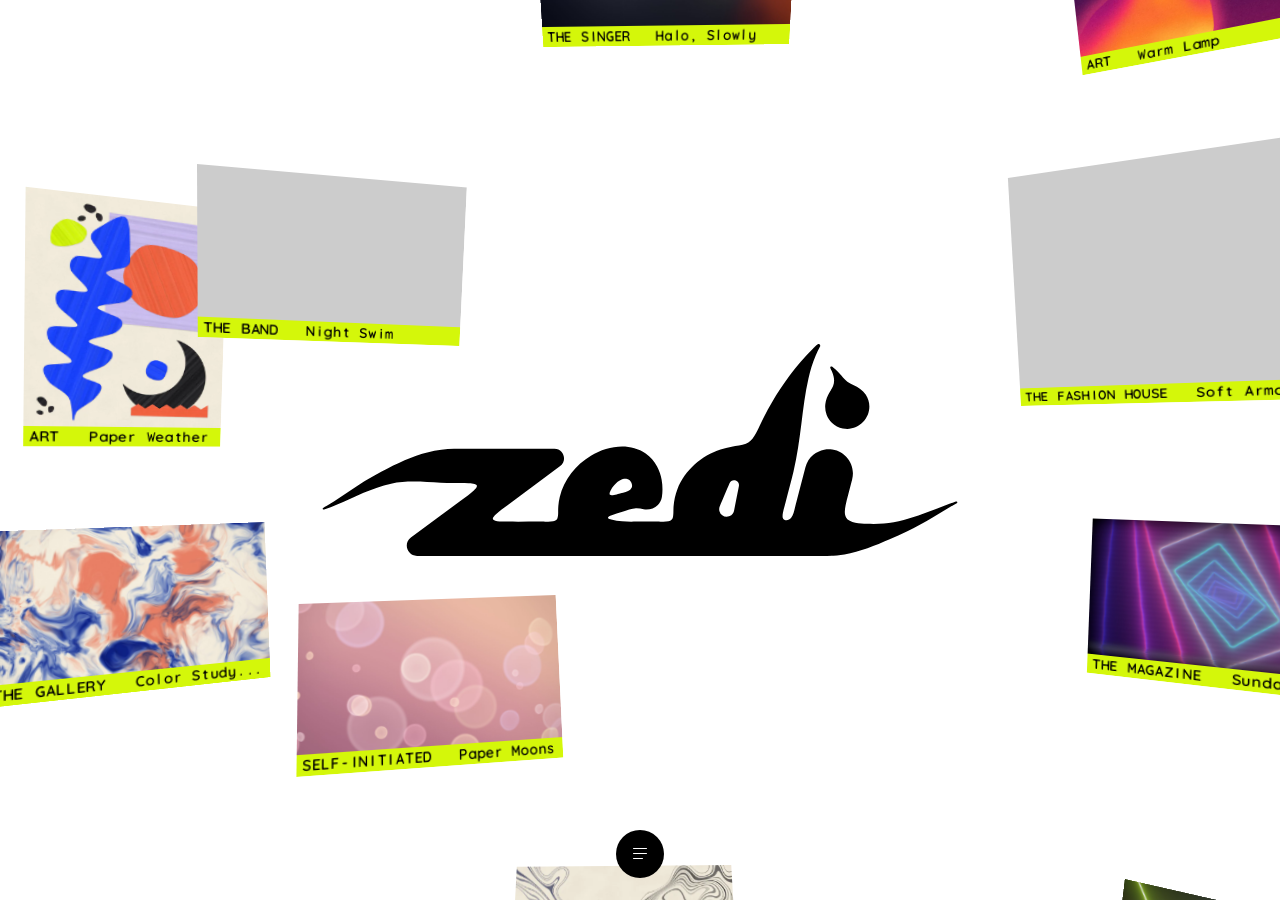
==== pr0oject/index.html @ f3fba90d "Add files via upload" ====
<!DOCTYPE html>
<html lang="en" class="no-js">
<head>
  <meta charset="utf-8">
  <meta name="viewport" content="width=device-width, initial-scale=1, viewport-fit=cover">
  <title>Zedi | Artist &amp; Videographer</title>
  <meta name="description" content="Zedi is an artist and videographer: music videos, short films, paintings and prints.">
  <meta name="theme-color" content="#ffffff">
  <meta property="og:site_name" content="Zedi">
  <meta property="og:type" content="website">
  <meta property="og:title" content="Zedi | Artist &amp; Videographer">
  <meta property="og:description" content="Zedi is an artist and videographer: music videos, short films, paintings and prints.">
  <meta property="og:image" content="assets/img/share.png">
  <meta name="twitter:card" content="summary_large_image">
  <link rel="icon" href="assets/img/favicon-32.png" sizes="32x32" type="image/png">
  <link rel="icon" href="assets/img/favicon.svg" type="image/svg+xml">
  <link rel="apple-touch-icon" href="assets/img/apple-touch-icon.png">
  <link rel="stylesheet" href="assets/css/site.css">
  <link rel="stylesheet" href="assets/css/home.css">
  <!-- content.js and boot.js load first on purpose: they set the day/night colours before anything is drawn -->
  <script src="assets/js/content.js"></script>
  <script src="assets/js/boot.js"></script>
</head>
<body data-page="home">
  <a class="z-skip" href="#main">Skip to content</a>

  <main id="main" class="home-page">
    <h1 class="z-sr">Zedi, artist and videographer</h1>
    <div class="home-sphere" id="home-sphere"></div>
    <div class="home-logo" id="home-logo" aria-hidden="true"></div>
  </main>

  <noscript>
    <div class="z-noscript">
      <p>Zedi, artist and videographer. This site needs JavaScript to show the work.</p>
      <p><a href="index.html">Home</a><a href="work.html">Work</a><a href="art.html">Art</a><a href="about.html">About</a><a href="contact.html">Contact</a></p>
    </div>
  </noscript>

  <script src="assets/js/logo.js" defer></script>
  <script src="assets/js/site.js" defer></script>
  <script src="assets/js/home.js" defer></script>
</body>
</html>
---- pr0oject/assets/css/site.css ----
/* ==========================================================================
   ZEDI — shared base + chrome (menu button, cursor, veil, logo, footer)
   Page-specific styles live in home.css, work.css, project.css, art.css,
   pages.css. Colours are custom properties so the night look and the
   accent colours from content.js apply everywhere.
   ========================================================================== */

/* ------------------------------------------------------------------ fonts */
/* Zedi Mono: a fixed-width adaptation of Quicksand made for this site
   (SIL Open Font License, see assets/fonts/LICENSE-ZediMono.txt).
   One style only; covers Latin and extended Latin. */
@font-face {
  font-family: 'Zedi Mono';
  font-style: normal;
  font-weight: 100 900;              /* one drawing serves every weight, so nothing is faked bold */
  font-display: swap;
  src: url('../fonts/zedi-mono.woff2') format('woff2');
}

/* ----------------------------------------------------------------- tokens */
:root {
  --accent-day: #d4f70a;      /* boot.js overrides these two from content.js */
  --accent-night: #1943ff;
  --on-accent-day: #000;      /* text colour on top of the accent */
  --on-accent-night: #fff;

  --bg: #fff;
  --fg: #000;
  --accent: var(--accent-day);
  --on-accent: var(--on-accent-day);
  --line: rgba(0, 0, 0, 0.2);        /* hairline rules */
  --line-soft: #a8a0b0;              /* credit-list rules */
  --muted: rgba(0, 0, 0, 0.5);       /* secondary text */
  --tile: #eaecf1;                   /* pale tile behind artworks */
  --veil: rgba(255, 255, 255, 0.8);  /* layer that dims the page while the menu is open */

  --font: 'Zedi Mono', ui-monospace, 'Cascadia Mono', 'SF Mono', Menlo, Consolas, monospace;
  --ease-pill: cubic-bezier(0.77, 0, 0.18, 1);
  --gutter: 1rem;                    /* 15px page side padding */
  --logo-w: 370px;                   /* small logo on inner pages */
}

html.is-night {
  --bg: #000;
  --fg: #fff;
  --accent: var(--accent-night);
  --on-accent: var(--on-accent-night);
  --line: rgba(255, 255, 255, 0.2);
  --line-soft: rgba(255, 255, 255, 0.15);
  --muted: #989ca6;
  --tile: #0e0e0e;
  --veil: rgba(0, 0, 0, 0.8);
}

/* ------------------------------------------------------------------ reset */
*,
*::before,
*::after {
  box-sizing: border-box;
}

html {
  font-size: 15px;                   /* 1rem = 15px, everything is sized from this */
  -webkit-text-size-adjust: 100%;
  text-size-adjust: 100%;
  -webkit-tap-highlight-color: transparent;
}

html,
body {
  margin: 0;
  padding: 0;
  min-height: 100%;
}

body {
  background: var(--bg);
  color: var(--fg);
  font-family: var(--font);
  font-weight: 400;
  font-size: 1rem;
  line-height: 1.15;
  letter-spacing: -0.2px;
  -webkit-font-smoothing: antialiased;
  -moz-osx-font-smoothing: grayscale;
  text-rendering: optimizeLegibility;
}

h1,
h2,
h3,
h4,
p,
ul,
ol,
dl,
dd,
figure {
  margin: 0;
  padding: 0;
  font-size: inherit;
  font-weight: inherit;
}

ul,
ol {
  list-style: none;
}

a {
  color: inherit;
  text-decoration: none;
}

button {
  margin: 0;
  padding: 0;
  border: 0;
  background: none;
  color: inherit;
  font: inherit;
  letter-spacing: inherit;
  text-align: inherit;
  cursor: pointer;
}

img,
video,
svg {
  display: block;
  max-width: 100%;
}

::selection {
  background: var(--accent);
  color: var(--on-accent);
}

:focus {
  outline: none;
}

:focus-visible {
  outline: 2px solid currentColor;
  outline-offset: 2px;
}

/* -------------------------------------------------------------- utilities */
.z-caps {
  text-transform: uppercase;
}

.z-muted {
  color: var(--muted);
}

.z-sr {
  position: absolute;
  width: 1px;
  height: 1px;
  margin: -1px;
  padding: 0;
  overflow: hidden;
  clip: rect(0 0 0 0);
  clip-path: inset(50%);
  white-space: nowrap;
  border: 0;
}

/* underline that fades in on hover (reference link style) */
.z-link {
  border-bottom: 1px solid transparent;
  transition: border-color 0.4s ease;
}

.z-link:hover,
.z-link:focus-visible {
  border-bottom-color: currentColor;
}

.z-skip {
  position: fixed;
  left: 1rem;
  top: 1rem;
  z-index: 10001;
  padding: 0.5rem 1rem;
  background: var(--fg);
  color: var(--bg);
  transform: translateY(-300%);
}

.z-skip:focus {
  transform: none;
}

/* ------------------------------------------------------------- page fade */
/* The page content fades in on load and out before navigating away. */
.js main {
  opacity: 0;
  transition: opacity 0.5s ease;
}

.js.is-ready main {
  opacity: 1;
}

.js.is-leaving main {
  opacity: 0;
}

main {
  display: block;
  min-height: 100vh;
  min-height: 100dvh;
}

noscript .z-noscript {
  display: block;
  padding: 2rem 1rem 6rem;
}

noscript .z-noscript a {
  text-decoration: underline;
  margin-right: 1.5rem;
}

/* ------------------------------------------------------- shared patterns */
/* 100px band with a centred upper-case title (WORK, CREDITS) */
.z-band {
  height: 100px;
  display: flex;
  align-items: center;
  justify-content: center;
  text-transform: uppercase;
  text-align: center;
}

/* left-aligned upper-case page title below the fixed logo (ART, CONTACT) */
.z-title {
  padding: 16rem var(--gutter) 2rem;
  text-transform: uppercase;
}

/* thin strip footer in the accent colour */
.z-footer {
  display: flex;
  flex-direction: column;
  justify-content: space-between;
  gap: 0;
  padding: 0.5rem var(--gutter);
  background: var(--accent);
  color: var(--on-accent);
  text-transform: uppercase;
  line-height: 1.5;
}

.z-footer__links a {
  border-bottom: 1px solid transparent;
  transition: border-color 0.4s ease;
}

.z-footer__links a:hover,
.z-footer__links a:focus-visible {
  border-bottom-color: currentColor;
}

@media (min-width: 960px) {
  .z-footer {
    flex-direction: row;
    align-items: center;
  }
}

/* centred message used by 404.html and by a film address that does not exist */
.notfound {
  display: flex;
  flex-direction: column;
  align-items: center;
  justify-content: center;
  gap: 0.25rem;
  min-height: 100vh;
  min-height: 100dvh;
  padding: 10rem var(--gutter) 8rem;
  text-align: center;
}

.notfound__link {
  display: inline-block;
  margin-top: 1.5rem;
  border-bottom-color: currentColor;
}

.notfound__link:hover {
  border-bottom-color: transparent;
}

/* ------------------------------------------------------------------ logo */
/* The wordmark is an inline SVG that takes the current text colour. */
.z-logo {
  position: fixed;
  top: 0.5rem;
  left: 50%;
  z-index: 8;
  width: var(--logo-w);
  max-width: 88vw;
  transform: translateX(-50%);
  transform-origin: center center;
  transition: transform 0.5s ease-out, opacity 0.5s ease;
}

.z-logo a {
  display: block;
}

.z-logo svg {
  display: block;
  width: 100%;
  height: auto;
  fill: currentColor;
}

@media (max-width: 959.98px) {
  .z-logo {
    width: 88vw;
  }
}

/* ------------------------------------------------------------------ veil */
.z-veil {
  position: fixed;
  inset: 0;
  z-index: 9;
  background: var(--veil);
  opacity: 0;
  visibility: hidden;
  transition: opacity 0.4s ease, visibility 0s linear 0.4s;
}

.is-menu-open .z-veil {
  opacity: 1;
  visibility: visible;
  transition: opacity 0.4s ease, visibility 0s linear 0s;
}

/* ----------------------------------------------------------- menu button */
/* A 48px disc at the bottom centre that widens into a pill holding the links. */
.z-nav {
  position: fixed;
  left: 50%;
  bottom: 1.5rem;
  z-index: 9999;
  width: 48px;
  height: 48px;
  transform: translateX(-50%);
  color: var(--bg);
  transition: width 0.6s var(--ease-pill) 0.2s, height 0.6s var(--ease-pill) 0.2s, opacity 0.4s ease;
}

.z-nav__shape {
  position: absolute;
  inset: 0;
  border-radius: 50px;
  background: var(--fg);
  transition: transform 0.4s ease;
}

/* clips the links to the pill while it grows and shrinks */
.z-nav__clip {
  position: absolute;
  inset: 0;
  overflow: hidden;
  border-radius: 50px;
}

.z-nav__menu {
  position: absolute;
  left: 0;
  top: 0;
  height: 100%;
  width: max-content;
  display: flex;
  align-items: center;
  padding: 0 3.6rem 0 1.2rem;
  white-space: nowrap;
  opacity: 0;
  visibility: hidden;
  transform: translateX(20px);
  transition: opacity 0.5s ease 0s, transform 0.5s ease 0s, visibility 0s linear 0.5s;
}

.z-nav__list {
  display: flex;
  align-items: center;
  gap: 2rem;
}

.z-nav__list a {
  display: block;
  transition: opacity 0.2s ease;
}

.z-nav__list a:hover {
  opacity: 0.5;
}

.z-nav__close {
  display: none;
}

.z-nav__toggle {
  position: absolute;
  top: 0;
  right: 0;
  width: 100%;
  height: 100%;
  display: flex;
  align-items: center;
  justify-content: center;
  border-radius: 50px;
  transition: width 0.5s ease 0.2s, opacity 0.2s ease;
}

.z-nav__toggle:hover .z-nav__burger {
  opacity: 0.5;
}

.z-nav__burger {
  position: relative;
  display: block;
  width: 14.5px;
  height: 12px;
  transition: opacity 0.2s ease;
}

.z-nav__burger i {
  position: absolute;
  left: 0;
  top: 50%;
  width: 100%;
  height: 1.6px;
  margin-top: -0.8px;
  border-radius: 4px;
  background: currentColor;
  transition: transform 0.5s ease 0.25s, width 0.5s ease 0.25s, opacity 0.5s ease 0.25s;
}

.z-nav__burger i:nth-child(1) {
  transform: translateY(-5px);
}

.z-nav__burger i:nth-child(3) {
  width: 10px;
  transform: translateY(5px);
}

/* open */
.is-menu-open .z-nav {
  width: var(--z-nav-w, 400px);
}

.is-menu-open .z-nav__menu {
  opacity: 1;
  visibility: visible;
  transform: none;
  transition: opacity 0.5s ease 0.35s, transform 0.5s ease 0.4s, visibility 0s linear 0s;
}

.is-menu-open .z-nav__toggle {
  width: 60px;
}

.is-menu-open .z-nav__burger i:nth-child(1) {
  transform: rotate(45deg);
}

.is-menu-open .z-nav__burger i:nth-child(2) {
  opacity: 0;
}

.is-menu-open .z-nav__burger i:nth-child(3) {
  width: 100%;
  transform: rotate(-45deg);
}

@media (hover: hover) and (min-width: 960px) {
  html:not(.is-menu-open) .z-nav:hover .z-nav__shape {
    transform: scale(1.04);
  }
}

/* phones and small tablets: the disc grows into a rounded panel with stacked links */
@media (max-width: 959.98px) {
  .z-nav__shape,
  .z-nav__clip {
    border-radius: 24px;
  }

  .z-nav__menu {
    width: 100%;
    height: auto;
    flex-direction: column;
    padding: 2rem 0;
    transform: translateY(20px);
  }

  .z-nav__list {
    flex-direction: column;
    gap: 0;
  }

  .z-nav__list a {
    padding: 0 2rem 1rem;
  }

  .z-nav__close {
    display: flex;
    align-items: center;
    justify-content: center;
    width: 46px;
    height: 46px;
    margin-top: 1rem;
    border: 1px solid #989ca6;
    border-radius: 50%;
  }

  .z-nav__close svg {
    width: 14px;
    height: 14px;
  }

  .is-menu-open .z-nav {
    width: calc(100vw - 2rem);
    height: var(--z-nav-h, 300px);
  }

  .is-menu-open .z-nav__menu {
    transition: opacity 0.5s ease 0.8s, transform 0.5s ease 0.8s, visibility 0s linear 0s;
  }

  .is-menu-open .z-nav__toggle {
    width: 100%;
    opacity: 0;
    pointer-events: none;
  }
}

/* ----------------------------------------------------------------- cursor */
/* Small round cursor that inverts whatever is under it. Only for mouse users. */
.z-cursor {
  display: none;
}

@media (hover: hover) and (pointer: fine) {
  html.has-cursor,
  html.has-cursor * {
    cursor: none !important;
  }

  .z-cursor {
    display: block;
    position: fixed;
    left: 0;
    top: 0;
    z-index: 10000;
    width: 14px;
    height: 14px;
    margin: -7px 0 0 -7px;
    pointer-events: none;
    mix-blend-mode: exclusion;
    opacity: 0;
    transition: opacity 0.2s ease;
    will-change: transform;
  }

  .z-cursor.is-visible {
    opacity: 1;
  }

  .z-cursor.is-hidden {
    opacity: 0;
  }

  .z-cursor__dot {
    display: block;
    width: 100%;
    height: 100%;
    border-radius: 50%;
    background: #fff;
    transition: transform 0.3s ease;
  }

  .z-cursor.is-grown .z-cursor__dot {
    transform: scale(1.5);
  }
}

/* --------------------------------------------------------- reduced motion */
@media (prefers-reduced-motion: reduce) {
  .z-logo,
  .z-nav,
  .z-nav__menu,
  .z-nav__toggle,
  .z-nav__burger i,
  .z-nav__shape {
    transition-duration: 0.01s !important;
    transition-delay: 0s !important;
  }
}
---- pr0oject/assets/css/home.css ----
/* ==========================================================================
   HOME — floating tiles around the giant wordmark
   The 3D scene is plain DOM with CSS 3D transforms (see home.js): a fixed
   stage with perspective, a "world" that turns with the pointer, and one
   link per tile.
   ========================================================================== */

html:has(body[data-page='home']),
body[data-page='home'] {
  height: 100%;
  overflow: hidden;
  overscroll-behavior: none;
}

.home-sphere {
  position: fixed;
  inset: 0;
  overflow: hidden;
  perspective: var(--home-p, 1086px);
  perspective-origin: 50% 50%;
  touch-action: pinch-zoom;          /* finger drags steer the camera instead of panning the page */
}

.home-world,
.home-layer {
  position: absolute;
  left: 50%;
  top: 50%;
  width: 0;
  height: 0;
  transform-style: preserve-3d;
  will-change: transform;
}

.home-layer {
  left: 0;
  top: 0;
}

.home-tile {
  position: absolute;
  left: 0;
  top: 0;
  display: block;
  transform-origin: 0 0;
  color: var(--on-accent);
  opacity: 0;
  transition: opacity 0.4s ease-in-out;
  -webkit-user-select: none;
  user-select: none;
  -webkit-user-drag: none;
}

.home-tile.is-shown {
  opacity: 1;
}

.home-tile__media {
  display: block;
  width: 100%;
  background: #ccc;
  overflow: hidden;
}

.is-night .home-tile__media {
  background: #1a1a1a;
}

.home-tile__media video,
.home-tile__media img {
  width: 100%;
  height: 100%;
  object-fit: cover;
  pointer-events: none;
}

.home-tile__label {
  display: flex;
  align-items: center;
  width: 100%;
  overflow: hidden;
  background: var(--accent);
  white-space: pre;
  letter-spacing: -0.02em;
}

.home-tile:focus-visible {
  outline: 3px solid var(--fg);
  outline-offset: 3px;
}

/* the wordmark: fixed in the middle, above the tiles and above the menu veil */
.home-logo {
  position: fixed;
  left: 50%;
  top: 50%;
  z-index: 999;
  width: 50vw;
  color: var(--fg);
  pointer-events: none;
  transform: translate(-50%, -50%);
  transform-origin: center center;
  transition: transform 0.5s ease-out;
}

.home-logo svg {
  display: block;
  width: 100%;
  height: auto;
  fill: currentColor;
}

@media (max-width: 959.98px) {
  .home-logo {
    width: 88vw;
  }
}

@media (prefers-reduced-motion: reduce) {
  .home-logo {
    transition: none;
  }
}
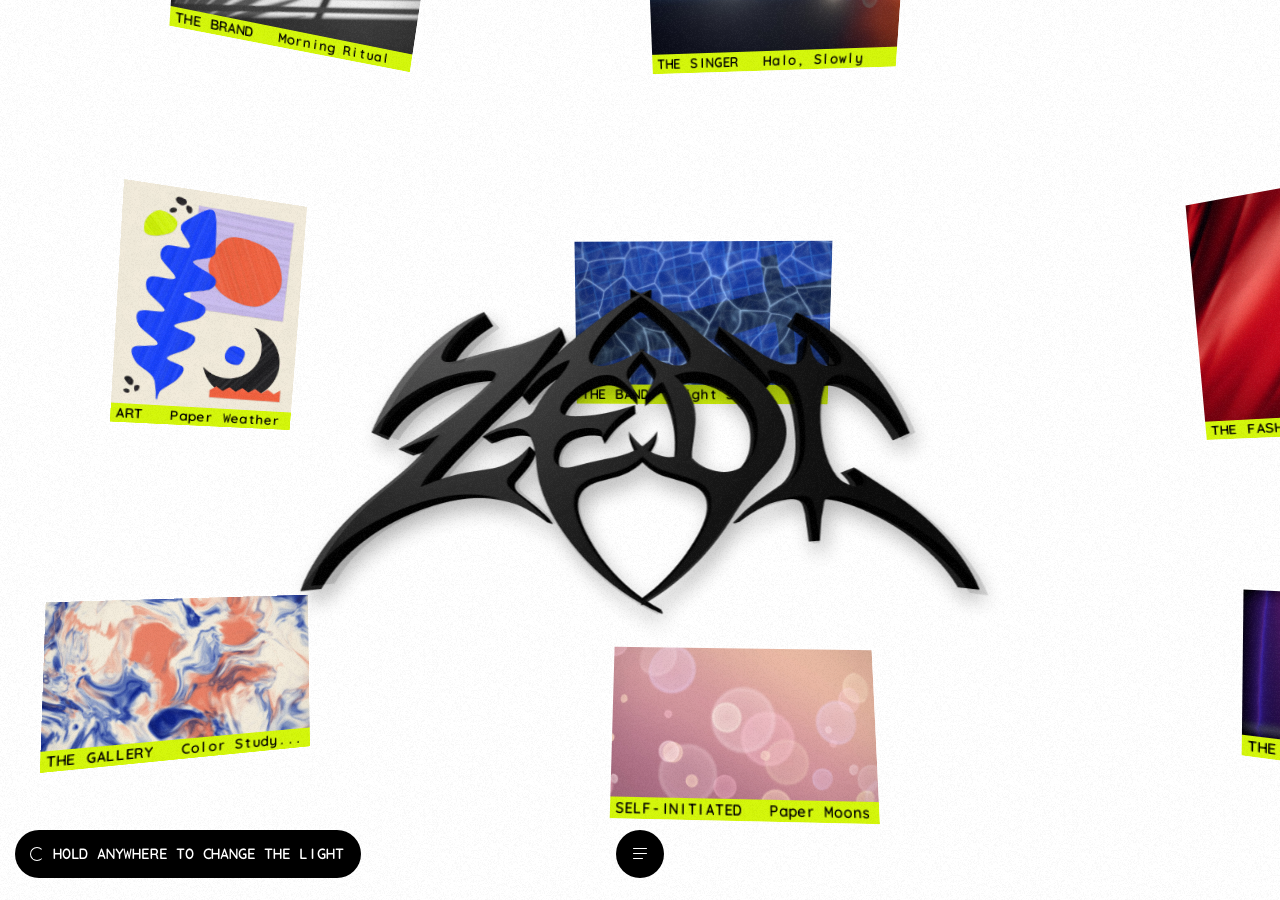
==== commit 25cdce5f: "Update site: 3D ZEDI mark, interactive effects, logo tooling - Wordmark: the ZEDI 3D mark (used with" ====
--- a/pr0oject/index.html
+++ b/pr0oject/index.html
@@ -16,6 +16,7 @@
   <link rel="icon" href="assets/img/favicon.svg" type="image/svg+xml">
   <link rel="apple-touch-icon" href="assets/img/apple-touch-icon.png">
   <link rel="stylesheet" href="assets/css/site.css">
+  <link rel="stylesheet" href="assets/css/fx.css">
   <link rel="stylesheet" href="assets/css/home.css">
   <!-- content.js and boot.js load first on purpose: they set the day/night colours before anything is drawn -->
   <script src="assets/js/content.js"></script>
@@ -39,6 +40,8 @@
 
   <script src="assets/js/logo.js" defer></script>
   <script src="assets/js/site.js" defer></script>
+  <script src="assets/js/fx.js" defer></script>
   <script src="assets/js/home.js" defer></script>
+  <script src="assets/js/metal.js" defer></script>
 </body>
 </html>
--- a/pr0oject/assets/css/site.css
+++ b/pr0oject/assets/css/site.css
@@ -321,7 +321,7 @@
 
 @media (max-width: 959.98px) {
   .z-logo {
-    width: 88vw;
+    width: 74vw;                     /* the gothic wordmark is tall: keep it clear of the page title */
   }
 }
 
@@ -411,6 +411,7 @@
   position: absolute;
   top: 0;
   right: 0;
+  z-index: 1;                        /* stays above the links' clip box, which follows it in the page */
   width: 100%;
   height: 100%;
   display: flex;
--- a/pr0oject/assets/css/fx.css
+++ b/pr0oject/assets/css/fx.css
@@ -0,0 +1,370 @@
+/* ==========================================================================
+   ZEDI — the playful layer (see fx.js and metal.js)
+   Press-and-hold to change the look, the drop of colour between pages, the
+   3D wordmark canvas, cursor label and trail, film grain, text that rises in.
+   Everything here is decoration: the site works the same without it, and
+   most of it is switched off for visitors who ask for reduced motion.
+   ========================================================================== */
+
+/* --------------------------------------------- day / night: growing circle */
+/* fx.js animates the new look as a circle; these switch off the browser's own cross-fade */
+html.is-theme-switching::view-transition-old(root),
+html.is-theme-switching::view-transition-new(root) {
+  animation: none;
+  mix-blend-mode: normal;
+}
+
+/* the half-filled circle in the menu: the visible way to change the look */
+.z-nav__tools {
+  display: flex;
+  align-items: center;
+  margin-left: 1.4rem;
+}
+
+.z-nav__theme {
+  display: flex;
+  align-items: center;
+  justify-content: center;
+  transition: opacity 0.2s ease, transform 0.5s var(--ease-pill);
+}
+
+.z-nav__theme:hover {
+  opacity: 0.5;
+}
+
+.is-night .z-nav__theme {
+  transform: rotate(180deg);
+}
+
+.z-nav__theme svg {
+  width: 20px;
+  height: 20px;
+}
+
+@media (max-width: 959.98px) {
+  .z-nav__tools {
+    gap: 0.8rem;
+    margin: 1rem 0 0;
+  }
+
+  .z-nav__theme,
+  .z-nav .z-nav__close {
+    width: 46px;
+    height: 46px;
+    margin-top: 0;
+    border: 1px solid #989ca6;
+    border-radius: 50%;
+  }
+}
+
+/* ------------------------------------------------- hold ring at the pointer */
+.z-hold {
+  position: fixed;
+  left: 0;
+  top: 0;
+  z-index: 10000;
+  width: 52px;
+  height: 52px;
+  margin: -26px 0 0 -26px;
+  pointer-events: none;
+  mix-blend-mode: exclusion;         /* white ring that inverts whatever is under it, like the cursor */
+  opacity: 0;
+  transition: opacity 0.2s ease;
+  will-change: transform;
+}
+
+.z-hold svg {
+  display: block;
+  width: 100%;
+  height: 100%;
+  overflow: visible;
+  transform: rotate(-90deg) scale(0.55);
+  transition: transform 0.35s cubic-bezier(0.2, 0.7, 0.2, 1), opacity 0.3s ease;
+}
+
+.z-hold circle {
+  fill: none;
+  stroke: #fff;
+}
+
+.z-hold__track {
+  stroke-width: 1;
+  opacity: 0.4;
+}
+
+.z-hold__fill {
+  stroke-width: 3.5;
+  stroke-linecap: round;
+  stroke-dasharray: 125.7;
+  stroke-dashoffset: 125.7;
+  transition: stroke-dashoffset 0.2s ease;
+}
+
+.z-hold.is-on {
+  opacity: 1;
+}
+
+.z-hold.is-on svg {
+  transform: rotate(-90deg) scale(1);
+}
+
+.z-hold.is-on .z-hold__fill {
+  stroke-dashoffset: 0;
+  transition: stroke-dashoffset var(--hold-ms, 700ms) linear;
+}
+
+.z-hold.is-done {
+  opacity: 0;
+  transition: opacity 0.45s ease-out;
+}
+
+.z-hold.is-done svg {
+  transform: rotate(-90deg) scale(2.1);
+  transition: transform 0.45s ease-out;
+}
+
+.z-hold.is-done .z-hold__fill {
+  stroke-dashoffset: 0;
+  transition: none;
+}
+
+/* the cursor dot tightens while the ring fills */
+.z-cursor.is-holding .z-cursor__dot {
+  transform: scale(0.45);
+}
+
+html.is-holding,
+html.is-holding * {
+  -webkit-user-select: none !important;
+  user-select: none !important;
+  -webkit-touch-callout: none;
+}
+
+/* one-time hint about the gesture */
+.z-hint {
+  position: fixed;
+  left: var(--gutter);
+  bottom: 1.5rem;
+  z-index: 9990;
+  display: flex;
+  align-items: center;
+  gap: 0.6rem;
+  height: 48px;
+  padding: 0 1.2rem 0 1rem;
+  border-radius: 50px;
+  background: var(--fg);
+  color: var(--bg);
+  text-transform: uppercase;
+  white-space: nowrap;
+  pointer-events: none;
+  opacity: 0;
+  transform: translateY(12px);
+  transition: opacity 0.5s ease, transform 0.5s cubic-bezier(0.2, 0.7, 0.2, 1);
+}
+
+.z-hint.is-on {
+  opacity: 1;
+  transform: none;
+}
+
+.z-hint i {
+  width: 14px;
+  height: 14px;
+  border: 1.5px solid currentColor;
+  border-radius: 50%;
+  border-right-color: transparent;
+  animation: z-hint-turn 1.6s linear infinite;
+}
+
+@keyframes z-hint-turn {
+  to { transform: rotate(360deg); }
+}
+
+@media (max-width: 959.98px) {
+  .z-hint {
+    left: 50%;
+    bottom: 5.8rem;
+    transform: translate(-50%, 12px);
+  }
+
+  .z-hint.is-on {
+    transform: translate(-50%, 0);
+  }
+}
+
+/* --------------------------------------------------- drop between pages */
+.z-ink {
+  position: fixed;
+  inset: 0;
+  z-index: 10001;
+  background: var(--accent);
+  pointer-events: none;
+  clip-path: circle(0px at var(--ink-x) var(--ink-y));
+  transition: clip-path 0.5s cubic-bezier(0.7, 0, 0.3, 1);
+}
+
+.z-ink.is-on {
+  clip-path: circle(var(--ink-r) at var(--ink-x) var(--ink-y));
+}
+
+/* the next page starts covered (boot.js) and lets the drop shrink back */
+html.is-arriving::after {
+  content: '';
+  position: fixed;
+  inset: 0;
+  z-index: 10001;
+  background: var(--accent);
+  pointer-events: none;
+}
+
+html.is-arriving.is-ready::after {
+  animation: z-ink-out 0.75s cubic-bezier(0.7, 0, 0.2, 1) 0.05s both;
+}
+
+@keyframes z-ink-out {
+  from { clip-path: circle(150vmax at var(--ink-x, 50%) var(--ink-y, 100%)); }
+  to { clip-path: circle(0px at var(--ink-x, 50%) var(--ink-y, 100%)); }
+}
+
+/* ------------------------------------------------------ the 3D wordmark */
+.z-metal {
+  position: fixed;
+  inset: 0;
+  z-index: 10;                       /* above the menu veil, below the menu itself and any dialog */
+  width: 100%;
+  height: 100%;
+  pointer-events: none;
+}
+
+/* the flat logo stays in the page as the link and as the fallback; it only steps aside */
+.is-metal svg {
+  opacity: 0;
+  transition: opacity 0.4s ease;
+}
+
+/* ------------------------------------------------- cursor label and trail */
+.z-trail {
+  position: fixed;
+  inset: 0;
+  z-index: 9998;
+  display: none;
+  width: 100%;
+  height: 100%;
+  pointer-events: none;
+}
+
+.z-cursorlabel {
+  position: fixed;
+  left: 0;
+  top: 0;
+  z-index: 10000;
+  pointer-events: none;
+  will-change: transform;
+}
+
+.z-cursorlabel span {
+  display: flex;
+  align-items: center;
+  justify-content: center;
+  width: 68px;
+  height: 68px;
+  margin: -34px 0 0 -34px;
+  border-radius: 50%;
+  background: var(--fg);
+  color: var(--bg);
+  text-transform: uppercase;
+  transform: scale(0);
+  transition: transform 0.35s cubic-bezier(0.2, 0.7, 0.2, 1);
+}
+
+.z-cursorlabel.is-on span {
+  transform: scale(1);
+}
+
+/* the menu button leans towards a nearby pointer (fx.js sets the two distances) */
+@media (hover: hover) and (pointer: fine) {
+  .z-nav {
+    transform: translateX(-50%) translate(var(--mag-x, 0px), var(--mag-y, 0px));
+    transition: width 0.6s var(--ease-pill) 0.2s, height 0.6s var(--ease-pill) 0.2s, opacity 0.4s ease, transform 0.35s cubic-bezier(0.2, 0.7, 0.2, 1);
+  }
+}
+
+/* ------------------------------------------------------------------ grain */
+.z-grain {
+  position: fixed;
+  inset: -100px;                     /* larger than the screen so it can jitter without showing an edge */
+  z-index: 9990;
+  pointer-events: none;
+  opacity: 0.03;
+  background-repeat: repeat;
+  animation: z-grain 0.9s steps(1) infinite;
+}
+
+.is-night .z-grain {
+  opacity: 0.045;
+}
+
+@keyframes z-grain {
+  0% { transform: translate(0, 0); }
+  12% { transform: translate(-37px, 21px); }
+  25% { transform: translate(18px, -44px); }
+  37% { transform: translate(-61px, -13px); }
+  50% { transform: translate(42px, 33px); }
+  62% { transform: translate(-9px, -70px); }
+  75% { transform: translate(55px, 8px); }
+  87% { transform: translate(-28px, 49px); }
+}
+
+/* ------------------------------------------------------ rise in on scroll */
+.fx-rise {
+  opacity: 0;
+  transform: translateY(26px);
+  transition: opacity 0.7s ease, transform 0.8s cubic-bezier(0.2, 0.7, 0.2, 1);
+  transition-delay: calc(var(--i, 0) * 45ms);
+}
+
+.fx-rise.is-in {
+  opacity: 1;
+  transform: none;
+}
+
+/* ----------------------------------------------- artworks lean to the pointer */
+@media (hover: hover) and (pointer: fine) {
+  .art-item__image {
+    perspective: 900px;
+  }
+
+  .art-item__image img {
+    transform: rotateX(calc(var(--ty, 0) * -8deg)) rotateY(calc(var(--tx, 0) * 10deg));
+    transition: transform 0.6s cubic-bezier(0.2, 0.7, 0.2, 1), filter 0.6s ease, opacity 0.2s ease;
+  }
+
+  [data-tilt].is-tilting .art-item__image img {
+    transform: rotateX(calc(var(--ty, 0) * -8deg)) rotateY(calc(var(--tx, 0) * 10deg)) scale(1.05);
+    filter: drop-shadow(calc(var(--tx, 0) * -22px) calc(20px + var(--ty, 0) * -14px) 22px rgba(0, 0, 0, 0.28));
+    transition-duration: 0.15s, 0.4s, 0.2s;
+  }
+}
+
+/* ------------------------------------------------------- reduced motion */
+@media (prefers-reduced-motion: reduce) {
+  .z-grain,
+  .z-hint i {
+    animation: none;
+  }
+
+  .fx-rise {
+    opacity: 1;
+    transform: none;
+    transition: none;
+  }
+
+  .z-nav {
+    transform: translateX(-50%);
+  }
+}
+
+/* the hint steps aside while the menu is open */
+.is-menu-open .z-hint {
+  opacity: 0;
+}
--- a/pr0oject/assets/css/home.css
+++ b/pr0oject/assets/css/home.css
@@ -53,6 +53,32 @@
 
 .home-tile.is-shown {
   opacity: 1;
+}
+
+.home-tile__inner {
+  display: block;
+  transition: transform 0.5s cubic-bezier(0.2, 0.7, 0.2, 1);
+}
+
+/* the tile under the pointer steps forward and the others step back */
+@media (hover: hover) and (pointer: fine) {
+  .home-tile:hover .home-tile__inner {
+    transform: scale(1.08);
+  }
+
+  .home-world:has(.home-tile:hover) .home-tile.is-shown:not(:hover) {
+    opacity: 0.35;
+  }
+}
+
+.home-tile:focus-visible .home-tile__inner {
+  transform: scale(1.08);
+}
+
+@media (prefers-reduced-motion: reduce) {
+  .home-tile__inner {
+    transition: none;
+  }
 }
 
 .home-tile__media {
